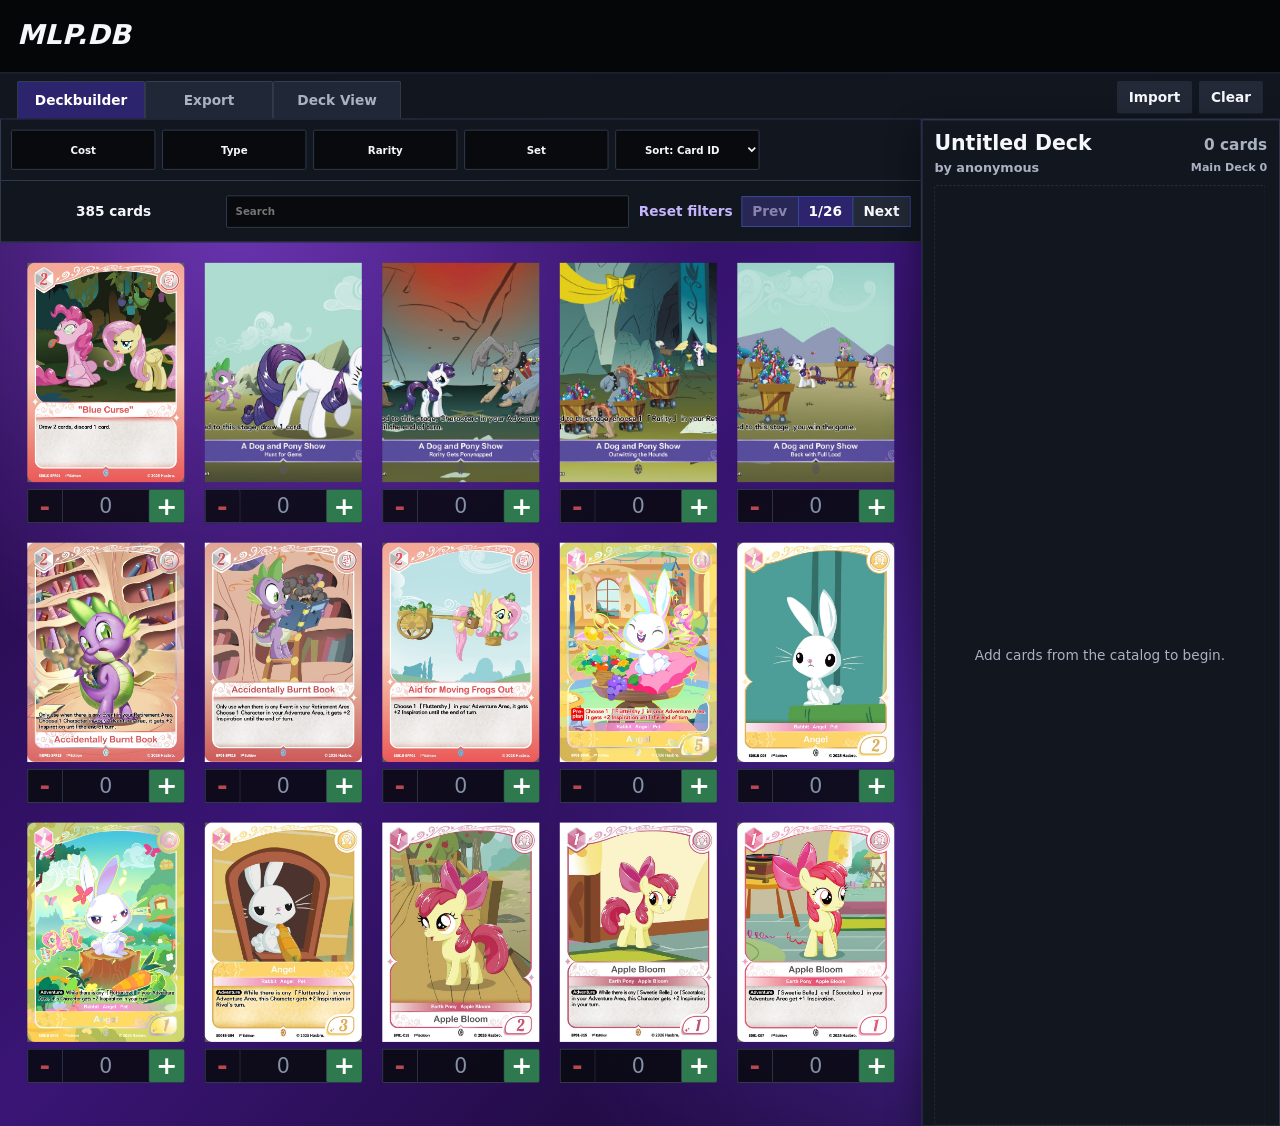
==== index.html @ 6c79a91c "Add files via upload" ====
<!doctype html>
<html lang="en">
  <head>
    <meta charset="utf-8">
    <meta name="viewport" content="width=device-width, initial-scale=1">
    <title>MLP.DB</title>
    <link rel="stylesheet" href="styles.css?v=unknown-type-fallback">
  </head>
  <body>
    <div class="app-frame" id="appFrame">
      <div class="app-shell" id="appShell">
        <header class="topbar">
          <div>
            <h1>MLP.DB</h1>
            <p id="catalogSummary">Loading cards...</p>
          </div>
        </header>

        <nav class="app-tabs" aria-label="Pages">
          <div class="tab-group">
            <button class="tab-button active" type="button" data-tab="builder">Deckbuilder</button>
            <button class="tab-button" type="button" data-tab="export">Export</button>
            <button class="tab-button" type="button" data-tab="view">Deck View</button>
          </div>
          <div class="tab-actions">
            <button class="secondary clear-tab-button" id="importClipboardBtn" type="button" title="Import text export from clipboard">Import</button>
            <button class="secondary clear-tab-button" id="clearDeckBtn" type="button" title="Clear deck">Clear</button>
          </div>
        </nav>

        <main class="workspace tab-page active" id="builderPage" data-page="builder">
          <section class="catalog-panel" aria-label="Card catalog">
            <div class="filters">
              <label class="multi-filter">
                <span>Cost</span>
                <button class="filter-menu-button" id="costFilterButton" type="button">Cost</button>
                <div class="filter-menu" id="costFilter"></div>
              </label>

              <label class="multi-filter">
                <span>Type</span>
                <button class="filter-menu-button" id="typeFilterButton" type="button">Type</button>
                <div class="filter-menu" id="typeFilter"></div>
              </label>

              <label class="multi-filter">
                <span>Rarity</span>
                <button class="filter-menu-button" id="rarityFilterButton" type="button">Rarity</button>
                <div class="filter-menu" id="rarityFilter"></div>
              </label>

              <label class="multi-filter">
                <span>Set</span>
                <button class="filter-menu-button" id="setFilterButton" type="button">Set</button>
                <div class="filter-menu" id="setFilter"></div>
              </label>

              <label>
                <span>Sort</span>
                <select id="sortSelect">
                  <option value="id">Sort: Card ID</option>
                  <option value="cost">Sort: Cost</option>
                  <option value="rarity">Sort: Rarity</option>
                  <option value="set">Sort: Set</option>
                  <option value="type">Sort: Type</option>
                </select>
              </label>
            </div>

            <div class="results-bar">
              <strong id="resultsCount">0 cards</strong>
              <label class="search-field">
                <span>Search</span>
                <input id="searchInput" type="search" placeholder="Search">
              </label>
              <div class="results-actions">
                <button class="text-button" id="resetFiltersBtn" type="button">Reset filters</button>
                <div class="pagination" aria-label="Card pages">
                  <button class="secondary" id="prevPageBtn" type="button">Prev</button>
                  <button class="page-info-button" id="pageInfo" type="button">1/1</button>
                  <button class="secondary" id="nextPageBtn" type="button">Next</button>
                </div>
              </div>
            </div>

            <div class="card-grid" id="cardGrid" aria-live="polite"></div>
          </section>

          <aside class="deck-panel" aria-label="Current deck">
            <div class="deck-header">
              <div class="deck-header-top">
                <div class="deck-title-stack">
                  <input id="deckNameInput" class="deck-title-input" type="text" value="Untitled Deck" aria-label="Deck name">
                  <input id="deckAuthorInput" class="deck-author-input" type="text" value="by anonymous" aria-label="Deck author">
                </div>
                <div class="deck-count-stack">
                  <p class="deck-count-label"><span id="deckCount">0</span> cards</p>
                  <p class="deck-main-count-label">Main Deck <span id="mainDeckCount">0</span></p>
                </div>
              </div>
            </div>

            <div class="deck-list" id="deckList"></div>
          </aside>
        </main>

        <section class="export-page tab-page" id="exportPage" data-page="export" aria-label="Deck export">
          <div class="export-panel deck-settings-panel">
            <h2>Deck Settings</h2>
            <label>
              <span>Deck Name</span>
              <input id="exportDeckNameInput" type="text" value="Untitled Deck">
            </label>
            <label>
              <span>Author</span>
              <input id="authorInput" type="text" placeholder="Your name">
            </label>
          </div>

          <div class="export-stack">
            <div class="export-panel">
              <h2>Sharable Permalink</h2>
              <input id="permalinkInput" type="text" readonly>
              <button id="copyLinkBtn" type="button">Copy Link</button>
            </div>

            <div class="export-panel">
              <h2>Image Export</h2>
              <p>Download a sharable image of your deck.</p>
              <button class="download-button" id="exportImageBtn" type="button">Download Deck Screenshot</button>
            </div>
          </div>

          <div class="export-panel text-export-panel">
            <h2>Text Export</h2>
            <div class="export-format-tabs" aria-label="Text export format">
              <button class="active" type="button" data-export-format="text">Text</button>
              <button type="button" data-export-format="tts">TTS</button>
            </div>
            <textarea id="exportText" readonly></textarea>
            <div class="export-actions">
              <button class="secondary" id="copyIdsBtn" type="button">Copy Text</button>
              <button class="secondary" id="downloadIdsBtn" type="button">Download .txt</button>
            </div>
            <p class="export-status" id="exportStatus" aria-live="polite"></p>
          </div>
        </section>

        <section class="deck-view-page tab-page" id="deckViewPage" data-page="view" aria-label="Deck image view">
          <div class="deck-view-title">
            <h2 id="deckViewName">Untitled Deck</h2>
            <p id="deckViewAuthor"></p>
          </div>
          <div class="deck-view-board">
            <div class="deck-image-grid" id="deckImageGrid"></div>
          </div>
        </section>
      </div>
    </div>

    <dialog id="exportDialog">
      <form method="dialog">
        <div class="dialog-header">
          <h2 id="dialogTitle">Export</h2>
          <button class="icon-button" value="close" type="submit" aria-label="Close">x</button>
        </div>
        <textarea id="dialogExportText" readonly></textarea>
        <div class="dialog-actions">
          <button class="secondary" id="copyDialogBtn" type="button">Copy</button>
          <button value="close" type="submit">Done</button>
        </div>
      </form>
    </dialog>

    <dialog id="importDialog">
      <form method="dialog">
        <div class="dialog-header">
          <h2>Import Deck</h2>
          <button class="icon-button" value="close" type="submit" aria-label="Close">x</button>
        </div>
        <textarea id="importText" placeholder="Paste a deck export here"></textarea>
        <div class="dialog-actions">
          <button class="secondary" value="close" type="submit">Cancel</button>
          <button id="applyImportBtn" type="button">Import</button>
        </div>
      </form>
    </dialog>

    <dialog id="cardPreviewDialog" class="card-preview-dialog" aria-label="Card preview">
      <button class="preview-close" id="closePreviewBtn" type="button" aria-label="Close preview">x</button>
      <img id="previewImage" alt="">
    </dialog>

    <script src="cards-data.js?v=found-scroll-fix"></script>
    <script src="card-metadata.js?v=recovered-metadata"></script>
    <script src="app.js?v=no-archetype-filter"></script>
  </body>
</html>
---- styles.css ----
:root {
  color-scheme: dark;
  --ink: #f5f7fb;
  --muted: #aab2c2;
  --line: #364154;
  --panel: #11161f;
  --page: #000000;
  --field: #080a0e;
  --accent: #2c246d;
  --accent-strong: #3a2d87;
  --teal: #56c7d0;
  --rose: #ff7aa7;
  --shadow: 0 16px 40px rgba(0, 0, 0, 0.45);
}

html {
  background:
    radial-gradient(circle at 18% 18%, rgba(159, 84, 255, 0.58), transparent 34%),
    radial-gradient(circle at 82% 78%, rgba(99, 53, 201, 0.72), transparent 38%),
    linear-gradient(135deg, #18042d 0%, #3a1576 46%, #080111 100%);
}

* {
  box-sizing: border-box;
}

body {
  margin: 0;
  width: 100vw;
  min-height: 100vh;
  background:
    radial-gradient(circle at 18% 18%, rgba(159, 84, 255, 0.58), transparent 34%),
    radial-gradient(circle at 82% 78%, rgba(99, 53, 201, 0.72), transparent 38%),
    linear-gradient(135deg, #18042d 0%, #3a1576 46%, #080111 100%);
  color: var(--ink);
  font-family: Inter, ui-sans-serif, system-ui, -apple-system, BlinkMacSystemFont, "Segoe UI", sans-serif;
  overflow-x: hidden;
  overflow-y: auto;
}

button,
input,
select,
textarea {
  font: inherit;
}

button {
  border: 0;
  border-radius: 2px;
  background: var(--accent);
  color: #fff;
  cursor: pointer;
  min-height: 38px;
  padding: 0 14px;
  font-weight: 700;
}

button:hover {
  background: var(--accent-strong);
}

button:disabled {
  cursor: not-allowed;
  opacity: 0.45;
}

button.secondary {
  background: #232936;
  color: var(--ink);
}

button.secondary:hover {
  background: #303747;
}

button.text-button {
  min-height: auto;
  padding: 0;
  background: transparent;
  color: #c4b5fd;
}

.app-frame {
  position: relative;
  width: 100vw;
  height: 1320px;
  margin: 0;
}

.app-shell {
  width: 1500px;
  height: 1320px;
  display: flex;
  flex-direction: column;
  transform: scale(var(--app-scale, 1));
  transform-origin: top left;
}

.topbar {
  display: flex;
  align-items: center;
  justify-content: space-between;
  gap: 20px;
  height: 86px;
  padding: 14px 20px;
  border-bottom: 1px solid var(--line);
  background: #050608;
}

.topbar h1,
.deck-header h2,
.dialog-header h2 {
  margin: 0;
}

.topbar h1 {
  font-style: italic;
}

.topbar p,
.deck-header p {
  margin: 4px 0 0;
  color: var(--muted);
}

.deck-tools,
.dialog-actions {
  display: flex;
  gap: 8px;
  flex-wrap: wrap;
}

.app-tabs {
  height: 54px;
  display: flex;
  align-items: end;
  justify-content: space-between;
  gap: 12px;
  padding: 10px 20px 0;
  background: var(--panel);
  border-bottom: 1px solid var(--line);
}

.tab-group {
  display: flex;
  align-items: end;
  gap: 0;
}

.tab-button {
  min-width: 150px;
  min-height: 44px;
  border: 1px solid var(--line);
  border-bottom: 0;
  border-radius: 2px 2px 0 0;
  background: #202838;
  color: var(--muted);
}

.tab-button.active {
  background: var(--accent);
  color: #fff;
}

.clear-tab-button {
  min-height: 38px;
  margin-bottom: 6px;
}

.tab-actions {
  display: flex;
  align-items: end;
  gap: 8px;
}

.workspace {
  display: grid;
  grid-template-columns: 1040px 420px;
  gap: 20px;
  padding: 0 20px 0;
  align-items: start;
}

.tab-page:not(.active) {
  display: none;
}

.workspace.tab-page.active {
  display: grid;
}

.catalog-panel,
.deck-panel {
  min-width: 0;
}

.catalog-panel {
  display: grid;
}

.filters {
  display: grid;
  grid-template-columns: repeat(6, 1fr);
  gap: 8px;
  width: calc(100% + 40px);
  margin-left: -20px;
  padding: 12px;
  min-height: 72px;
  background: var(--panel);
  border: 1px solid var(--line);
  border-top: 0;
  border-radius: 2px;
}

label {
  display: grid;
  gap: 5px;
  color: var(--muted);
  font-size: 12px;
  font-weight: 800;
  text-transform: uppercase;
  letter-spacing: 0;
}

.multi-filter {
  position: relative;
}

.filters > label > span {
  display: none;
}

.filter-menu-button {
  width: 100%;
  min-height: 38px;
  border: 1px solid var(--line);
  border-radius: 2px;
  background: var(--field);
  color: var(--ink);
  padding: 8px 10px;
  text-align: center;
  overflow: hidden;
  text-overflow: ellipsis;
  white-space: nowrap;
}

.filter-menu-button.has-selection {
  background: #24184c;
  border-color: #6f55c7;
  color: #fff;
}

.filter-menu {
  position: absolute;
  z-index: 40;
  top: calc(100% + 4px);
  left: 0;
  width: 100%;
  max-height: 260px;
  overflow: auto;
  display: none;
  border: 1px solid var(--line);
  background: #090c12;
  box-shadow: var(--shadow);
}

.filter-menu.open {
  display: grid;
}

.filter-option {
  display: flex;
  grid-template-columns: none;
  align-items: center;
  justify-content: center;
  gap: 0;
  min-height: 32px;
  padding: 7px 9px;
  color: var(--ink);
  font-size: 12px;
  text-transform: none;
  text-align: center;
  border-bottom: 1px solid rgba(54, 65, 84, 0.7);
}

.filter-option.selected {
  background: #24184c;
  color: #fff;
}

.filter-option input {
  position: absolute;
  opacity: 0;
  pointer-events: none;
}

.filter-option span {
  overflow: hidden;
  text-overflow: ellipsis;
  white-space: nowrap;
}

input,
select,
textarea {
  width: 100%;
  border: 1px solid var(--line);
  border-radius: 2px;
  background: var(--field);
  color: var(--ink);
  min-height: 38px;
  padding: 8px 10px;
}

.filters select {
  text-align: center;
  text-align-last: center;
}

.results-bar {
  display: grid;
  grid-template-columns: 240px minmax(0, 1fr) auto;
  align-items: center;
  gap: 12px;
  width: calc(100% + 40px);
  margin-left: -20px;
  min-height: 72px;
  padding: 10px 12px;
  background: var(--panel);
  border: 1px solid var(--line);
  border-top: 0;
}

#resultsCount {
  justify-self: center;
}

.results-bar .search-field {
  min-width: 0;
  align-self: center;
}

.results-bar .search-field span {
  display: none;
}

.results-actions,
.pagination {
  display: flex;
  align-items: center;
  gap: 10px;
  flex-wrap: wrap;
}

.pagination {
  color: var(--muted);
  font-weight: 800;
  background: var(--accent);
  border: 1px solid #3c54a0;
  gap: 0;
}

.pagination button {
  min-width: 54px;
  min-height: 34px;
  padding: 0 12px;
  border-left: 1px solid #3c54a0;
  border-radius: 0;
}

.pagination button:first-child {
  border-left: 0;
}

.page-info-button {
  color: #fff;
  min-width: 86px;
  text-align: center;
  background: var(--accent);
}

.page-jump-input {
  width: 62px;
  min-height: 24px;
  padding: 1px 4px;
  text-align: center;
  font-weight: 900;
}

.card-grid {
  display: grid;
  grid-template-columns: repeat(5, 184px);
  grid-template-rows: repeat(3, 304px);
  gap: 24px 24px;
  width: 1016px;
  justify-self: center;
  margin-top: 24px;
  margin-bottom: 32px;
}

.card-tile {
  width: 184px;
  height: 304px;
  background: transparent;
  border: 0;
  border-radius: 0;
  overflow: visible;
  box-shadow: 0 1px 2px rgba(30, 35, 48, 0.05);
}

.card-tile img {
  display: block;
  width: 100%;
  height: 257px;
  aspect-ratio: 595 / 832;
  object-fit: cover;
  background: #161b24;
  cursor: zoom-in;
}

.card-meta {
  padding: 8px 0 0;
  display: grid;
  gap: 0;
}

.catalog-qty {
  justify-content: center;
  grid-template-columns: 42px 100px 42px;
  margin-top: 0;
  width: 184px;
  height: 40px;
  border: 1px solid var(--line);
  background: rgba(8, 10, 14, 0.84);
}

.catalog-qty button {
  width: auto;
  min-height: 38px;
  border-radius: 0;
  padding: 0;
  font-size: 30px;
  line-height: 1;
}

.catalog-qty button:first-child {
  background: transparent;
  color: #b94750;
  border-right: 1px solid var(--line);
}

.catalog-qty button:last-child {
  background: #2f794f;
  color: #fff;
  border-left: 1px solid var(--line);
}

.catalog-qty span {
  display: grid;
  place-items: center;
  color: #8390a5;
  font-size: 24px;
  font-weight: 500;
}

.deck-panel {
  width: 420px;
  height: calc(1320px - 86px - 54px);
  background: var(--panel);
  border: 1px solid var(--line);
  border-radius: 2px;
  padding: 14px 14px 0;
  display: flex;
  flex-direction: column;
  gap: 12px;
  box-shadow: var(--shadow);
}

.deck-header {
  display: grid;
  gap: 10px;
}

.deck-header-top {
  display: grid;
  grid-template-columns: minmax(0, 1fr) auto;
  align-items: start;
  gap: 12px;
}

.deck-title-stack {
  display: grid;
  gap: 4px;
  min-width: 0;
}

.deck-title-input {
  min-height: 0;
  padding: 0;
  border: 0;
  background: transparent;
  color: var(--ink);
  font-size: 24px;
  font-weight: 900;
  line-height: 1.15;
}

.deck-author-input {
  min-height: 0;
  padding: 0;
  border: 0;
  background: transparent;
  color: var(--muted);
  font-size: 15px;
  font-weight: 800;
  line-height: 1.2;
}

.deck-count-label {
  margin: 0;
  justify-self: end;
  color: var(--ink);
  font-size: 18px;
  font-weight: 900;
  white-space: nowrap;
}

.deck-count-stack {
  display: grid;
  justify-items: end;
  gap: 4px;
}

.deck-main-count-label {
  margin: 0;
  color: var(--muted);
  font-size: 13px;
  font-weight: 800;
  white-space: nowrap;
}

.deck-title-input:hover,
.deck-title-input:focus,
.deck-author-input:hover,
.deck-author-input:focus {
  background: var(--field);
  border: 1px solid var(--line);
  padding: 4px 6px;
}

.deck-list {
  flex: 1;
  min-height: 0;
  overflow: auto;
  display: grid;
  gap: 12px;
  align-content: start;
  grid-auto-rows: max-content;
  padding-right: 2px;
  padding-bottom: 0;
}

.deck-list.is-empty {
  align-content: stretch;
  grid-auto-rows: 1fr;
}

.deck-section {
  display: grid;
  gap: 5px;
  align-content: start;
}

.deck-section-header {
  display: flex;
  justify-content: space-between;
  align-items: center;
  min-height: 32px;
  padding: 6px 10px;
  background: #2c246d;
  color: #fff;
  font-weight: 900;
}

.deck-section-character .deck-section-header,
.deck-section-main-character .deck-section-header {
  background: #2c246d;
}

.deck-section-event .deck-section-header {
  background: #19603f;
}

.deck-section-item .deck-section-header {
  background: #b76700;
}

.deck-section-story .deck-section-header {
  background: #58308d;
}

.deck-section-scene .deck-section-header {
  background: #315d71;
}

.deck-row {
  display: grid;
  grid-template-columns: 48px minmax(0, 1fr) 80px;
  gap: 8px;
  align-items: center;
  height: 78px;
  border: 1px solid var(--line);
  border-radius: 2px;
  padding: 5px;
  background: linear-gradient(90deg, rgba(236, 215, 203, 0.95), rgba(173, 90, 136, 0.95));
  color: #07090d;
}

.deck-cost-gem {
  flex: 0 0 auto;
  width: 28px;
  height: 28px;
  display: grid;
  place-items: center;
  justify-self: center;
  clip-path: polygon(50% 0, 88% 18%, 100% 56%, 74% 100%, 26% 100%, 0 56%, 12% 18%);
  background:
    radial-gradient(circle at 50% 38%, #f9f0b5 0 28%, #d5a736 30% 47%, #34225f 49% 62%, #090713 64% 100%);
  color: #000;
  text-shadow: none;
  font-size: 16px;
  font-weight: 950;
  line-height: 1;
}

.deck-card-text .deck-cost-gem {
  color: #000;
}

.deck-cost-gem.is-empty {
  visibility: hidden;
}

.deck-row img {
  width: 48px;
  aspect-ratio: 595 / 832;
  object-fit: cover;
  border-radius: 1px;
  cursor: zoom-in;
}

.deck-card-text {
  min-width: 0;
}

.deck-name-line {
  display: flex;
  align-items: center;
  gap: 7px;
  min-width: 0;
}

.deck-card-text strong {
  min-width: 0;
  overflow: hidden;
  text-overflow: ellipsis;
  white-space: nowrap;
}

.deck-card-text > span {
  display: block;
  overflow: hidden;
  text-overflow: ellipsis;
  white-space: nowrap;
}

.deck-card-text span {
  color: rgba(7, 9, 13, 0.72);
  font-size: 13px;
}

.cost-chip {
  flex: 0 0 auto;
  border: 1px solid var(--line);
  border-radius: 2px;
  color: #07090d;
  background: rgba(255, 255, 255, 0.35);
  padding: 1px 7px;
  font-size: 12px;
  font-weight: 800;
}

.qty-controls {
  display: grid;
  grid-template-columns: 26px 24px 26px;
  align-items: center;
  gap: 0;
}

.qty-controls button,
.icon-button {
  width: 26px;
  min-height: 26px;
  padding: 0;
  border-radius: 2px;
}

.qty-controls button:disabled {
  opacity: 0.4;
  cursor: not-allowed;
}

.qty-controls span {
  text-align: center;
  font-weight: 800;
}

.qty-controls.catalog-qty {
  grid-template-columns: 42px 100px 42px;
}

.qty-controls.catalog-qty button {
  width: auto;
  min-height: 38px;
  padding: 0;
}

.qty-controls.catalog-qty span {
  display: grid;
  place-items: center;
  font-size: 24px;
  font-weight: 500;
}

.deck-qty {
  display: grid;
  grid-template-columns: minmax(0, 1fr) 22px;
  align-items: stretch;
  justify-self: end;
  width: 80px;
  height: 64px;
}

.deck-qty-count {
  display: grid;
  place-items: center end;
  padding-right: 5px;
  font-size: 24px;
  font-weight: 950;
  line-height: 1;
}

.deck-qty-buttons {
  display: grid;
  grid-template-rows: 1fr 1fr;
  gap: 2px;
}

.deck-qty-buttons button {
  width: 22px;
  min-height: 0;
  border: 0;
  border-radius: 1px;
  padding: 0;
  color: #fff;
  font-size: 18px;
  font-weight: 950;
  line-height: 1;
}

.deck-qty-buttons button:first-child {
  background: #2f7d52;
}

.deck-qty-buttons button:last-child {
  background: #c94747;
}

.deck-qty-buttons button:disabled {
  opacity: 0.45;
  cursor: not-allowed;
}

.empty-state {
  color: var(--muted);
  border: 1px dashed var(--line);
  border-radius: 2px;
  padding: 18px;
  text-align: center;
  min-height: 100%;
  display: grid;
  place-items: center;
}

.export-page.active {
  display: grid;
  grid-template-columns: 470px 470px 470px;
  gap: 20px;
  padding: 24px 20px;
  align-items: start;
}

.export-stack {
  display: grid;
  gap: 20px;
}

.export-panel {
  background: rgba(10, 13, 18, 0.94);
  border: 1px solid rgba(54, 65, 84, 0.7);
  border-radius: 2px;
  padding: 24px;
  display: grid;
  gap: 18px;
  box-shadow: var(--shadow);
}

.export-panel h2,
.deck-view-title h2 {
  margin: 0;
}

.export-panel h2 {
  justify-self: start;
  background: #29446f;
  color: #fff;
  padding: 10px 18px;
  border-radius: 2px;
  font-size: 20px;
}

.export-panel p {
  margin: 0;
  color: #d7dbe5;
  font-size: 18px;
  line-height: 1.35;
}

.deck-settings-panel {
  min-height: 330px;
  align-content: start;
}

.deck-settings-panel label {
  color: #f3f6fb;
  font-size: 17px;
  text-transform: none;
}

.deck-settings-panel input,
.export-panel input {
  min-height: 46px;
  background: #fff;
  color: #1f2430;
  font-size: 20px;
}

.download-button {
  justify-self: start;
  background: #2f794f;
  font-size: 18px;
}

.export-format-tabs {
  display: grid;
  grid-template-columns: repeat(2, 1fr);
  border: 1px solid #2f69a2;
}

.export-format-tabs button {
  border-radius: 0;
  background: #3f85cf;
  border-left: 1px solid #2f69a2;
  min-height: 46px;
  font-size: 17px;
}

.export-format-tabs button:first-child {
  border-left: 0;
}

.export-format-tabs button.active {
  background: #2f6fb0;
}

.text-export-panel textarea {
  height: 650px;
  min-height: 650px;
  resize: none;
  background: #fff;
  color: #20242d;
  font-size: 18px;
  line-height: 1.25;
}

.export-actions {
  display: flex;
  gap: 10px;
}

.export-status {
  min-height: 20px;
  margin: 0;
  color: #b8f3c7;
  font-size: 14px;
  font-weight: 800;
}

.deck-view-page.active {
  display: grid;
  gap: 14px;
  padding: 24px 20px 0;
}

.deck-view-title {
  min-height: 70px;
  display: grid;
  place-items: center;
  gap: 2px;
  background: #fff;
  color: #07090d;
  border-radius: 2px;
}

.deck-view-title h2 {
  font-size: 28px;
  line-height: 1;
}

.deck-view-title p {
  margin: 0;
  min-height: 22px;
  font-size: 18px;
  font-weight: 800;
}

.deck-view-board {
  min-height: 1010px;
  background: rgba(8, 10, 12, 0.9);
  border: 1px solid #111824;
  padding: 18px 28px 28px;
}

.deck-view-section-title {
  display: flex;
  gap: 22px;
  justify-content: space-between;
  width: 160px;
  min-height: 44px;
  align-items: center;
  padding: 0 22px;
  background: var(--accent);
  color: #fff;
  font-weight: 900;
}

.deck-image-grid {
  display: grid;
  gap: 28px;
}

.deck-view-pile {
  display: grid;
  gap: 18px;
}

.deck-view-pile-grid {
  display: grid;
  grid-template-columns: repeat(8, 150px);
  grid-auto-rows: 210px;
  gap: 24px 29px;
}

.deck-view-card {
  position: relative;
  display: grid;
  grid-template-rows: 210px;
  justify-items: center;
  color: #dfe5ef;
}

.deck-view-card img {
  width: 150px;
  height: 210px;
  object-fit: cover;
  cursor: zoom-in;
}

.deck-view-card span {
  position: absolute;
  bottom: 4px;
  left: 50%;
  width: 38px;
  height: 38px;
  display: grid;
  place-items: center;
  transform: translateX(-50%);
  border-radius: 50%;
  background: #000;
  color: #fff;
  font-size: 25px;
  font-weight: 950;
}

.deck-view-empty {
  grid-column: 1 / -1;
  min-height: 320px;
  display: grid;
  place-items: center;
  color: var(--muted);
  border: 1px dashed var(--line);
}

dialog {
  width: min(720px, calc(100vw - 28px));
  border: 1px solid var(--line);
  background: var(--panel);
  color: var(--ink);
  border-radius: 2px;
  padding: 0;
  box-shadow: var(--shadow);
}

dialog::backdrop {
  background: rgba(30, 35, 48, 0.4);
}

.card-preview-dialog {
  width: auto;
  max-width: none;
  border: 0;
  background: transparent;
  box-shadow: none;
  padding: 0;
}

.card-preview-dialog::backdrop {
  background: rgba(0, 0, 0, 0.78);
}

.card-preview-dialog img {
  display: block;
  width: min(520px, 82vw);
  max-height: 86vh;
  object-fit: contain;
  box-shadow: 0 18px 60px rgba(0, 0, 0, 0.7);
}

.preview-close {
  position: absolute;
  top: -38px;
  right: 0;
  width: 32px;
  min-height: 32px;
  padding: 0;
  background: #232936;
}

dialog form {
  padding: 16px;
  display: grid;
  gap: 12px;
}

.dialog-header {
  display: flex;
  justify-content: space-between;
  gap: 12px;
  align-items: center;
}

textarea {
  min-height: 320px;
  resize: vertical;
  font-family: ui-monospace, SFMono-Regular, Menlo, Consolas, monospace;
}
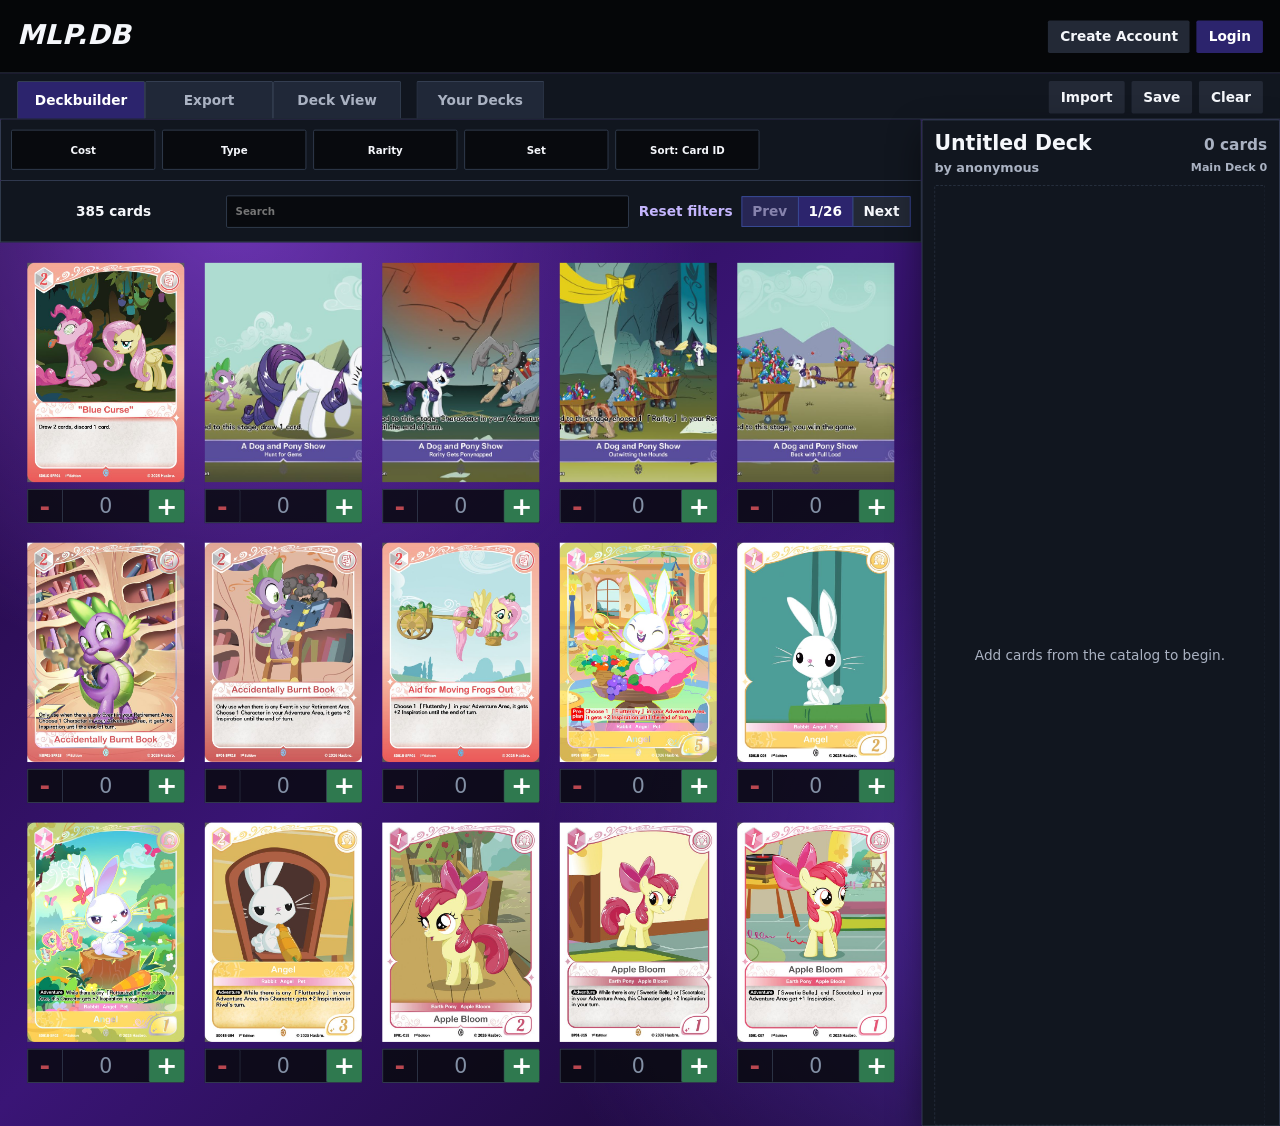
==== commit a3a5efe2: "Add files via upload" ====
--- a/index.html
+++ b/index.html
@@ -4,7 +4,7 @@
     <meta charset="utf-8">
     <meta name="viewport" content="width=device-width, initial-scale=1">
     <title>MLP.DB</title>
-    <link rel="stylesheet" href="styles.css?v=unknown-type-fallback">
+    <link rel="stylesheet" href="styles.css?v=dialog-button-order">
   </head>
   <body>
     <div class="app-frame" id="appFrame">
@@ -14,6 +14,17 @@
             <h1>MLP.DB</h1>
             <p id="catalogSummary">Loading cards...</p>
           </div>
+          <div class="account-area" id="accountArea">
+            <button class="secondary" id="createAccountBtn" type="button">Create Account</button>
+            <button id="loginBtn" type="button">Login</button>
+            <div class="user-menu" id="userMenu" hidden>
+              <button class="user-menu-button" id="userMenuBtn" type="button" aria-expanded="false"></button>
+              <div class="user-menu-panel" id="userMenuPanel" hidden>
+                <button class="secondary" id="logoutBtn" type="button">Logout</button>
+                <button class="danger-button" id="deleteAccountBtn" type="button">Delete Account</button>
+              </div>
+            </div>
+          </div>
         </header>
 
         <nav class="app-tabs" aria-label="Pages">
@@ -21,9 +32,11 @@
             <button class="tab-button active" type="button" data-tab="builder">Deckbuilder</button>
             <button class="tab-button" type="button" data-tab="export">Export</button>
             <button class="tab-button" type="button" data-tab="view">Deck View</button>
+            <button class="tab-button your-decks-tab-button" type="button" data-tab="your-decks">Your Decks</button>
           </div>
           <div class="tab-actions">
             <button class="secondary clear-tab-button" id="importClipboardBtn" type="button" title="Import text export from clipboard">Import</button>
+            <button class="secondary clear-tab-button" id="saveDeckBtn" type="button" title="Save deck">Save</button>
             <button class="secondary clear-tab-button" id="clearDeckBtn" type="button" title="Clear deck">Clear</button>
           </div>
         </nav>
@@ -55,15 +68,10 @@
                 <div class="filter-menu" id="setFilter"></div>
               </label>
 
-              <label>
+              <label class="multi-filter">
                 <span>Sort</span>
-                <select id="sortSelect">
-                  <option value="id">Sort: Card ID</option>
-                  <option value="cost">Sort: Cost</option>
-                  <option value="rarity">Sort: Rarity</option>
-                  <option value="set">Sort: Set</option>
-                  <option value="type">Sort: Type</option>
-                </select>
+                <button class="filter-menu-button" id="sortFilterButton" type="button">Sort: Card ID</button>
+                <div class="filter-menu" id="sortFilter"></div>
               </label>
             </div>
 
@@ -155,6 +163,19 @@
             <div class="deck-image-grid" id="deckImageGrid"></div>
           </div>
         </section>
+
+        <section class="your-decks-page tab-page" id="yourDecksPage" data-page="your-decks" aria-label="Your saved decks">
+          <div class="your-decks-header">
+            <h2>Your Decks</h2>
+            <p id="yourDecksSummary">Login to view saved decks.</p>
+          </div>
+          <div class="saved-decks-list" id="savedDecksList"></div>
+          <div class="saved-decks-pagination" id="savedDecksPagination" aria-label="Saved deck pages">
+            <button class="secondary" id="savedDecksPrevBtn" type="button">Prev</button>
+            <button class="page-info-button" id="savedDecksPageInfo" type="button">1/1</button>
+            <button class="secondary" id="savedDecksNextBtn" type="button">Next</button>
+          </div>
+        </section>
       </div>
     </div>
 
@@ -182,6 +203,65 @@
         <div class="dialog-actions">
           <button class="secondary" value="close" type="submit">Cancel</button>
           <button id="applyImportBtn" type="button">Import</button>
+        </div>
+      </form>
+    </dialog>
+
+    <dialog id="saveDeckDialog">
+      <form method="dialog">
+        <div class="dialog-header">
+          <h2>Save Deck</h2>
+          <button class="icon-button" value="close" type="submit" aria-label="Close">x</button>
+        </div>
+        <label>
+          <span>Deck Name</span>
+          <input id="saveDeckNameInput" type="text" value="Untitled Deck" maxlength="80">
+        </label>
+        <label>
+          <span>Author</span>
+          <input id="saveDeckAuthorInput" type="text" value="anonymous" maxlength="80">
+        </label>
+        <p class="dialog-status" id="saveDeckStatus" aria-live="polite"></p>
+        <div class="dialog-actions">
+          <button class="secondary" value="close" type="submit">Cancel</button>
+          <button id="confirmSaveDeckBtn" type="button">Save</button>
+        </div>
+      </form>
+    </dialog>
+
+    <dialog id="authDialog">
+      <form method="dialog">
+        <div class="dialog-header">
+          <h2 id="authDialogTitle">Login</h2>
+          <button class="icon-button" value="close" type="submit" formnovalidate aria-label="Close">x</button>
+        </div>
+        <label>
+          <span>Username</span>
+          <input id="authUsernameInput" type="text" autocomplete="username" maxlength="20">
+        </label>
+        <label>
+          <span>Password</span>
+          <input id="authPasswordInput" type="password" autocomplete="current-password" minlength="4" maxlength="20">
+        </label>
+        <p class="dialog-status" id="authStatus" aria-live="polite"></p>
+        <div class="dialog-actions">
+          <button class="secondary" value="close" type="submit" formnovalidate>Cancel</button>
+          <button id="authSubmitBtn" type="button">Login</button>
+        </div>
+      </form>
+    </dialog>
+
+    <dialog id="savedDeckDialog">
+      <form method="dialog">
+        <div class="dialog-header">
+          <h2 id="savedDeckDialogTitle">Saved Deck</h2>
+          <button class="icon-button" value="close" type="submit" aria-label="Close">x</button>
+        </div>
+        <p id="savedDeckDialogMeta"></p>
+        <div class="dialog-actions">
+          <button class="danger-button" id="deleteSavedDeckBtn" type="button">Delete</button>
+          <button class="secondary" value="close" type="submit">Cancel</button>
+          <button id="loadSavedDeckBtn" type="button">Load</button>
         </div>
       </form>
     </dialog>
@@ -193,6 +273,6 @@
 
     <script src="cards-data.js?v=found-scroll-fix"></script>
     <script src="card-metadata.js?v=recovered-metadata"></script>
-    <script src="app.js?v=no-archetype-filter"></script>
+    <script src="app.js?v=deck-delete-confirm"></script>
   </body>
 </html>
--- a/styles.css
+++ b/styles.css
@@ -74,6 +74,15 @@
   background: #303747;
 }
 
+button.danger-button {
+  background: #b92f3a;
+  color: #fff;
+}
+
+button.danger-button:hover {
+  background: #d13d49;
+}
+
 button.text-button {
   min-height: auto;
   padding: 0;
@@ -122,6 +131,48 @@
 .deck-header p {
   margin: 4px 0 0;
   color: var(--muted);
+}
+
+.account-area {
+  position: relative;
+  display: flex;
+  align-items: center;
+  justify-content: end;
+  gap: 8px;
+}
+
+.account-area [hidden] {
+  display: none;
+}
+
+.user-menu {
+  position: relative;
+}
+
+.user-menu-button {
+  min-width: 130px;
+  max-width: 220px;
+  overflow: hidden;
+  text-overflow: ellipsis;
+  white-space: nowrap;
+}
+
+.user-menu-panel {
+  position: absolute;
+  z-index: 80;
+  top: calc(100% + 8px);
+  right: 0;
+  min-width: 150px;
+  padding: 8px;
+  border: 1px solid var(--line);
+  background: #090c12;
+  box-shadow: var(--shadow);
+  display: grid;
+  gap: 8px;
+}
+
+.user-menu-panel button {
+  width: 100%;
 }
 
 .deck-tools,
@@ -161,6 +212,10 @@
 .tab-button.active {
   background: var(--accent);
   color: #fff;
+}
+
+.your-decks-tab-button {
+  margin-left: 18px;
 }
 
 .clear-tab-button {
@@ -246,8 +301,8 @@
 }
 
 .filter-menu-button.has-selection {
-  background: #24184c;
-  border-color: #6f55c7;
+  background: #064c5f;
+  border-color: #63d2e3;
   color: #fff;
 }
 
@@ -285,7 +340,7 @@
 }
 
 .filter-option.selected {
-  background: #24184c;
+  background: #064c5f;
   color: #fff;
 }
 
@@ -293,6 +348,21 @@
   position: absolute;
   opacity: 0;
   pointer-events: none;
+}
+
+.filter-option.sort-option {
+  width: 100%;
+  min-height: 34px;
+  border: 0;
+  border-bottom: 1px solid rgba(54, 65, 84, 0.7);
+  border-radius: 0;
+  background: transparent;
+}
+
+.filter-option.sort-option:hover,
+.filter-option.sort-option.selected {
+  background: #064c5f;
+  color: #fff;
 }
 
 .filter-option span {
@@ -456,12 +526,25 @@
   border-left: 1px solid var(--line);
 }
 
-.catalog-qty span {
+.catalog-qty .catalog-qty-count {
   display: grid;
   place-items: center;
+  min-height: 38px;
+  border-radius: 0;
+  background: transparent;
   color: #8390a5;
   font-size: 24px;
   font-weight: 500;
+}
+
+.catalog-qty.has-copies {
+  border-color: #63d2e3;
+  background: #064c5f;
+}
+
+.catalog-qty.has-copies .catalog-qty-count {
+  color: #fff;
+  font-weight: 800;
 }
 
 .deck-panel {
@@ -726,7 +809,7 @@
   padding: 0;
 }
 
-.qty-controls.catalog-qty span {
+.qty-controls.catalog-qty .catalog-qty-count {
   display: grid;
   place-items: center;
   font-size: 24px;
@@ -965,9 +1048,28 @@
   gap: 18px;
 }
 
+.deck-view-side-piles {
+  display: grid;
+  grid-template-columns: repeat(3, max-content);
+  gap: 30px;
+  align-items: start;
+}
+
+.deck-view-pile-main-character {
+  order: 1;
+}
+
+.deck-view-pile-scene {
+  order: 2;
+}
+
+.deck-view-pile-story {
+  order: 3;
+}
+
 .deck-view-pile-grid {
   display: grid;
-  grid-template-columns: repeat(8, 150px);
+  grid-template-columns: repeat(var(--pile-columns, 8), 150px);
   grid-auto-rows: 210px;
   gap: 24px 29px;
 }
@@ -989,7 +1091,7 @@
 
 .deck-view-card span {
   position: absolute;
-  bottom: 4px;
+  bottom: -15px;
   left: 50%;
   width: 38px;
   height: 38px;
@@ -997,10 +1099,11 @@
   place-items: center;
   transform: translateX(-50%);
   border-radius: 50%;
-  background: #000;
+  background: #252a33;
   color: #fff;
   font-size: 25px;
   font-weight: 950;
+  box-shadow: 0 2px 8px rgba(0, 0, 0, 0.55);
 }
 
 .deck-view-empty {
@@ -1010,6 +1113,136 @@
   place-items: center;
   color: var(--muted);
   border: 1px dashed var(--line);
+}
+
+.your-decks-page.active {
+  display: grid;
+  gap: 14px;
+  padding: 24px 20px 0;
+  align-content: start;
+}
+
+.your-decks-header {
+  display: flex;
+  align-items: end;
+  justify-content: space-between;
+  gap: 16px;
+  min-height: 70px;
+  padding: 14px 18px;
+  background: #fff;
+  color: #07090d;
+  border-radius: 2px;
+}
+
+.your-decks-header h2 {
+  margin: 0;
+  font-size: 28px;
+  line-height: 1;
+}
+
+.your-decks-header p {
+  margin: 0;
+  color: #4b5260;
+  font-size: 16px;
+  font-weight: 800;
+}
+
+.saved-decks-list {
+  display: grid;
+  grid-template-columns: repeat(2, minmax(0, 1fr));
+  grid-auto-rows: 126px;
+  gap: 12px;
+  min-height: 816px;
+  padding: 18px;
+  background: rgba(8, 10, 12, 0.9);
+  border: 1px solid #111824;
+}
+
+.saved-decks-list .empty-state {
+  grid-column: 1 / -1;
+}
+
+.saved-deck-row {
+  display: grid;
+  grid-template-columns: 72px minmax(0, 1fr);
+  gap: 14px;
+  align-items: center;
+  min-height: 126px;
+  padding: 10px 14px;
+  border: 1px solid var(--line);
+  background: #121923;
+  color: var(--ink);
+  text-align: left;
+}
+
+.saved-deck-row:hover {
+  background: #1b2634;
+}
+
+.saved-deck-image {
+  width: 72px;
+  height: 100px;
+  display: grid;
+  place-items: center;
+  background: #080a0e;
+  border: 1px solid #222b39;
+  color: var(--muted);
+  font-size: 11px;
+  font-weight: 800;
+  text-align: center;
+}
+
+.saved-deck-image img {
+  width: 72px;
+  height: 100px;
+  object-fit: cover;
+}
+
+.saved-deck-text {
+  display: grid;
+  gap: 7px;
+  min-width: 0;
+}
+
+.saved-deck-text strong {
+  overflow: hidden;
+  color: #fff;
+  font-size: 22px;
+  line-height: 1.1;
+  text-overflow: ellipsis;
+  white-space: nowrap;
+}
+
+.saved-deck-text span {
+  overflow: hidden;
+  color: var(--muted);
+  font-size: 16px;
+  font-weight: 800;
+  text-overflow: ellipsis;
+  white-space: nowrap;
+}
+
+.saved-decks-pagination {
+  justify-self: center;
+  display: flex;
+  align-items: center;
+  gap: 0;
+  border: 1px solid #3c54a0;
+  background: var(--accent);
+}
+
+.saved-decks-pagination[hidden] {
+  display: none;
+}
+
+.saved-decks-pagination button {
+  min-width: 86px;
+  border-left: 1px solid #3c54a0;
+  border-radius: 0;
+}
+
+.saved-decks-pagination button:first-child {
+  border-left: 0;
 }
 
 dialog {
@@ -1047,6 +1280,10 @@
   box-shadow: 0 18px 60px rgba(0, 0, 0, 0.7);
 }
 
+.card-preview-dialog.is-story-preview {
+  transform: translateX(28px);
+}
+
 .preview-close {
   position: absolute;
   top: -38px;
@@ -1063,11 +1300,31 @@
   gap: 12px;
 }
 
+dialog label {
+  color: #f3f6fb;
+  font-size: 13px;
+}
+
 .dialog-header {
   display: flex;
   justify-content: space-between;
   gap: 12px;
   align-items: center;
+}
+
+.dialog-status {
+  min-height: 20px;
+  margin: 0;
+  color: #ffd38a;
+  font-size: 14px;
+  font-weight: 800;
+}
+
+#savedDeckDialogMeta {
+  margin: 0;
+  color: var(--muted);
+  font-size: 16px;
+  font-weight: 800;
 }
 
 textarea {
